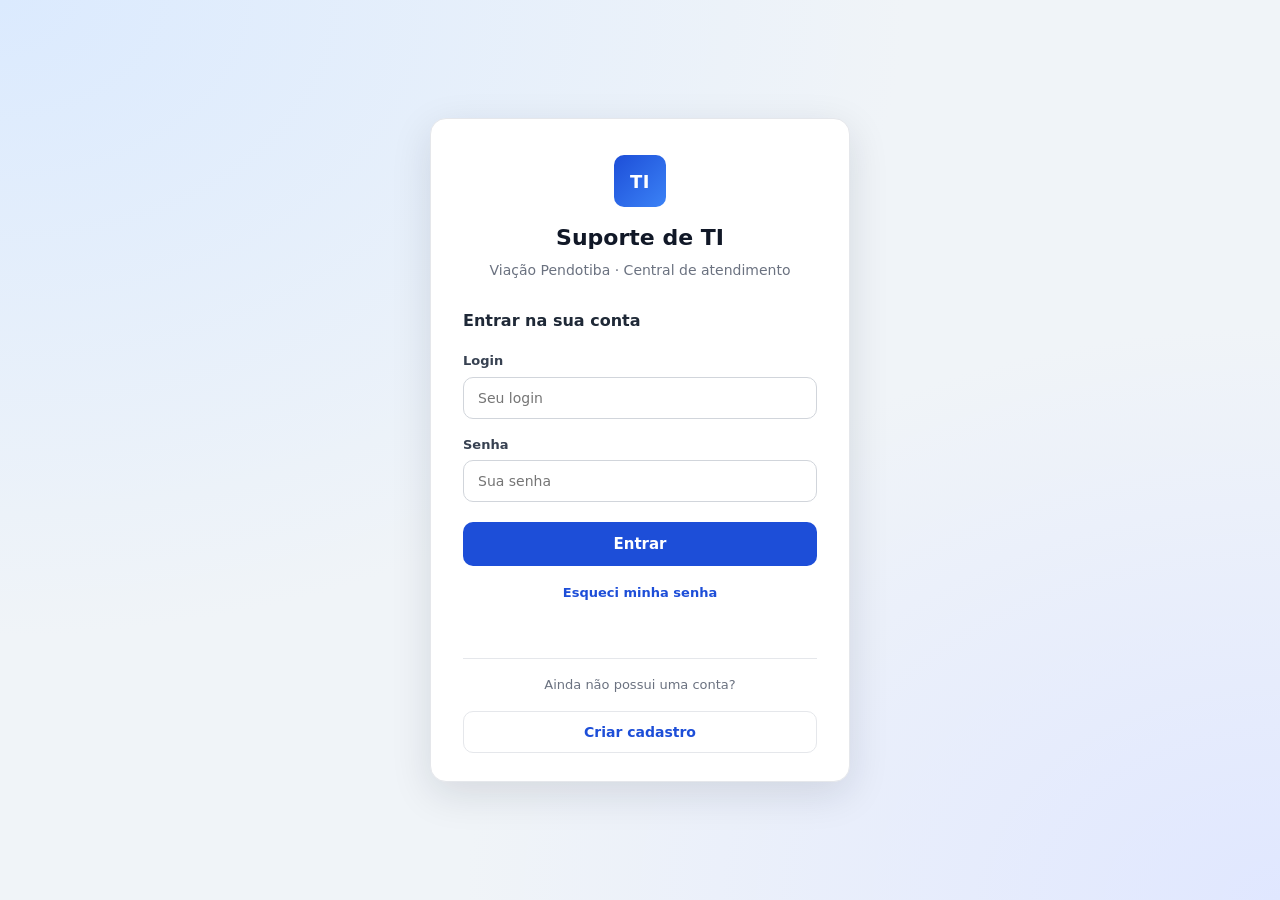
==== frontend/index.html @ 9a2ad1ef "Projeto" ====
<!DOCTYPE html>
<html lang="pt-BR">

<head>
    <meta charset="UTF-8">
    <meta name="viewport" content="width=device-width, initial-scale=1.0">
    <title>Abrir Chamado | Suporte TI</title>
    <link rel="stylesheet" href="style.css">
</head>

<body>

    <header class="topbar">
        <div class="logo">
            <div class="logo-icon">TI</div>
            <div>
                <h1>Suporte TI</h1>
                <span>Viação Pendotiba</span>
            </div>
        </div>

        <div class="usuario">
            <div class="avatar" id="avatarUsuario">?</div>
            <div>
                <strong id="nomeUsuario">Carregando...</strong>
                <span id="perfilUsuario">—</span>
            </div>
            <button type="button" class="btn-sair" onclick="sair()">Sair</button>
        </div>
    </header>

    <main class="main">

        <div class="page-title">
            <span class="breadcrumb">Início / Suporte</span>
            <h2>Abrir chamado</h2>
            <p>Descreva o problema para a equipe de TI atender o mais rápido possível.</p>
        </div>

        <section class="card">
            <div class="card-header">
                <div>
                    <h3>Solicitação de suporte</h3>
                    <p>Campos marcados com * são obrigatórios.</p>
                </div>
                <div class="status-badge">NOVO CHAMADO</div>
            </div>

            <div class="form">

                <div class="form-group">
                    <label for="titulo">Título do problema <span>*</span></label>
                    <input type="text" id="titulo" placeholder="Ex: Computador não liga">
                    <small>Resuma o problema em poucas palavras.</small>
                </div>

                <div class="form-group">
                    <label for="descricao">Descrição <span>*</span></label>
                    <textarea id="descricao" rows="5" placeholder="Descreva o que está acontecendo, quando começou e qualquer detalhe que ajude a equipe de TI..."></textarea>
                </div>

                <div class="form-row">
                    <div class="form-group">
                        <label for="categoria">Categoria <span>*</span></label>
                        <select id="categoria">
                            <option value="1">Computador</option>
                            <option value="2">Sistema</option>
                            <option value="3">Rede</option>
                        </select>
                    </div>

                    <div class="form-group">
                        <label for="prioridade">Prioridade <span>*</span></label>
                        <select id="prioridade">
                            <option value="NORMAL">Normal</option>
                            <option value="ALTA">Alta</option>
                            <option value="URGENTE">Urgente</option>
                            <option value="BAIXA">Baixa</option>
                        </select>
                    </div>
                </div>

                <div class="info-box">
                    <div class="info-icon">i</div>
                    <div>
                        <strong>Quando marcar como urgente?</strong>
                        <p>Use quando o problema impedir o trabalho do setor ou afetar o funcionamento da operação.</p>
                    </div>
                </div>

                <div class="form-actions">
                    <button type="button" class="btn-secondary" onclick="limparFormulario()">Limpar</button>
                    <button type="button" class="btn-primary" onclick="abrirChamado()">Abrir chamado</button>
                </div>

            </div>
        </section>

        <div class="help-text">
            <span>💡</span>
            <p>Precisa de ajuda imediata? Fale com a equipe de TI.</p>
        </div>

    </main>

    <footer>
        Sistema de Suporte de TI
        <span>•</span>
        Viação Pendotiba
    </footer>

    <script src="script.js"></script>

</body>
</html>
---- frontend/style.css ----
/* =========================================================
   SUPORTE TI — Design system
   Viação Pendotiba
========================================================= */

:root {
    --blue-600: #1d4ed8;
    --blue-700: #1e40af;
    --blue-50: #eff6ff;
    --blue-100: #dbeafe;
    --gray-50: #f9fafb;
    --gray-100: #f3f4f6;
    --gray-200: #e5e7eb;
    --gray-300: #d1d5db;
    --gray-400: #9ca3af;
    --gray-500: #6b7280;
    --gray-700: #374151;
    --gray-800: #1f2937;
    --gray-900: #111827;
    --red-600: #dc2626;
    --green-600: #16a34a;
    --radius: 12px;
    --shadow: 0 4px 20px rgba(15, 23, 42, 0.06);
    --shadow-lg: 0 12px 40px rgba(15, 23, 42, 0.12);
    --font: "Segoe UI", system-ui, -apple-system, Arial, sans-serif;
}

* {
    margin: 0;
    padding: 0;
    box-sizing: border-box;
}

body {
    font-family: var(--font);
    background: #f0f4f8;
    color: var(--gray-900);
    min-height: 100vh;
    line-height: 1.5;
}

/* =========================
   AUTH (login / cadastro)
========================= */

body.auth-page {
    display: flex;
    align-items: center;
    justify-content: center;
    padding: 24px;
    background:
        radial-gradient(ellipse at top left, #dbeafe 0%, transparent 50%),
        radial-gradient(ellipse at bottom right, #e0e7ff 0%, transparent 45%),
        #f0f4f8;
}

.auth-card {
    width: 100%;
    max-width: 420px;
    background: #fff;
    border: 1px solid var(--gray-200);
    border-radius: 16px;
    box-shadow: var(--shadow-lg);
    padding: 36px 32px 28px;
}

.auth-brand {
    text-align: center;
    margin-bottom: 28px;
}

.auth-brand .logo-icon {
    margin: 0 auto 14px;
    width: 52px;
    height: 52px;
    font-size: 18px;
}

.auth-brand h1 {
    font-size: 22px;
    color: var(--gray-900);
    font-weight: 700;
}

.auth-brand p {
    margin-top: 6px;
    font-size: 14px;
    color: var(--gray-500);
}

.auth-card h2 {
    font-size: 16px;
    font-weight: 600;
    color: var(--gray-800);
    margin-bottom: 18px;
}

.auth-card label {
    display: block;
    font-size: 13px;
    font-weight: 600;
    color: var(--gray-700);
    margin-bottom: 6px;
}

.auth-card input,
.auth-card select {
    width: 100%;
    padding: 12px 14px;
    margin-bottom: 16px;
    border: 1px solid var(--gray-300);
    border-radius: 10px;
    font-size: 14px;
    font-family: inherit;
    color: var(--gray-900);
    background: #fff;
    outline: none;
    transition: border-color 0.15s, box-shadow 0.15s;
}

.auth-card input:focus,
.auth-card select:focus {
    border-color: var(--blue-600);
    box-shadow: 0 0 0 3px rgba(29, 78, 216, 0.12);
}

.auth-card .hint {
    display: block;
    margin: -10px 0 14px;
    font-size: 12px;
    color: var(--gray-400);
}

.auth-card .btn-primary,
.auth-card button[type="submit"],
.auth-card button.btn-main {
    width: 100%;
    padding: 13px;
    margin-top: 4px;
    background: var(--blue-600);
    color: #fff;
    border: none;
    border-radius: 10px;
    font-size: 15px;
    font-weight: 600;
    cursor: pointer;
    transition: background 0.15s, transform 0.1s;
}

.auth-card .btn-primary:hover,
.auth-card button[type="submit"]:hover,
.auth-card button.btn-main:hover {
    background: var(--blue-700);
}

.auth-card .btn-ghost {
    width: 100%;
    padding: 12px;
    margin-top: 8px;
    background: transparent;
    color: var(--blue-600);
    border: 1px solid var(--gray-200);
    border-radius: 10px;
    font-size: 14px;
    font-weight: 600;
    cursor: pointer;
    transition: background 0.15s;
}

.auth-card .btn-ghost:hover {
    background: var(--blue-50);
}

.auth-divider {
    border: none;
    border-top: 1px solid var(--gray-200);
    margin: 22px 0 16px;
}

.auth-footer-text {
    text-align: center;
    font-size: 13px;
    color: var(--gray-500);
    margin-bottom: 8px;
}

#mensagem {
    min-height: 20px;
    margin-top: 12px;
    font-size: 13px;
    color: var(--red-600);
    text-align: center;
}

/* Compat: .container antigo vira auth-card */
.container {
    width: 100%;
    max-width: 420px;
    background: #fff;
    border: 1px solid var(--gray-200);
    border-radius: 16px;
    box-shadow: var(--shadow-lg);
    padding: 36px 32px 28px;
}

.container h1 {
    text-align: center;
    font-size: 22px;
    margin-bottom: 6px;
}

.container > p {
    text-align: center;
    color: var(--gray-500);
    font-size: 14px;
    margin-bottom: 20px;
}

.container h2 {
    font-size: 16px;
    margin-bottom: 16px;
}

.container label {
    display: block;
    font-size: 13px;
    font-weight: 600;
    margin-bottom: 6px;
    color: var(--gray-700);
}

.container input,
.container select {
    width: 100%;
    padding: 12px 14px;
    margin-bottom: 14px;
    border: 1px solid var(--gray-300);
    border-radius: 10px;
    font-size: 14px;
    font-family: inherit;
    outline: none;
}

.container input:focus,
.container select:focus {
    border-color: var(--blue-600);
    box-shadow: 0 0 0 3px rgba(29, 78, 216, 0.12);
}

.container button {
    width: 100%;
    padding: 12px;
    margin-top: 4px;
    border: none;
    border-radius: 10px;
    font-size: 14px;
    font-weight: 600;
    cursor: pointer;
    background: var(--blue-600);
    color: #fff;
}

.container button:hover {
    background: var(--blue-700);
}

.container hr {
    border: none;
    border-top: 1px solid var(--gray-200);
    margin: 20px 0 14px;
}

/* =========================
   TOPBAR (páginas internas)
========================= */

.topbar {
    height: 68px;
    background: #fff;
    border-bottom: 1px solid var(--gray-200);
    display: flex;
    align-items: center;
    justify-content: space-between;
    padding: 0 28px;
    position: sticky;
    top: 0;
    z-index: 50;
    box-shadow: 0 1px 0 rgba(15, 23, 42, 0.04);
}

.logo {
    display: flex;
    align-items: center;
    gap: 12px;
}

.logo-icon {
    width: 42px;
    height: 42px;
    background: linear-gradient(135deg, var(--blue-600), #3b82f6);
    color: #fff;
    border-radius: 10px;
    display: flex;
    align-items: center;
    justify-content: center;
    font-weight: 700;
    font-size: 14px;
    letter-spacing: 0.5px;
}

.logo h1 {
    font-size: 17px;
    color: var(--gray-900);
    font-weight: 700;
}

.logo span {
    font-size: 12px;
    color: var(--gray-500);
}

.usuario {
    display: flex;
    align-items: center;
    gap: 10px;
}

.usuario strong {
    display: block;
    font-size: 13px;
    color: var(--gray-800);
}

.usuario span {
    display: block;
    font-size: 11px;
    color: var(--gray-500);
}

.avatar {
    width: 38px;
    height: 38px;
    border-radius: 50%;
    background: var(--blue-100);
    color: var(--blue-600);
    display: flex;
    align-items: center;
    justify-content: center;
    font-weight: 700;
    font-size: 14px;
}

.btn-sair {
    margin-left: 8px;
    padding: 8px 14px;
    border: 1px solid var(--gray-200);
    background: #fff;
    color: var(--gray-700);
    border-radius: 8px;
    font-size: 13px;
    font-weight: 600;
    cursor: pointer;
    transition: background 0.15s, border-color 0.15s;
}

.btn-sair:hover {
    background: var(--gray-50);
    border-color: var(--gray-300);
}

/* =========================
   MAIN / PÁGINA
========================= */

.main {
    max-width: 920px;
    margin: 0 auto;
    padding: 36px 24px 40px;
}

.page-title {
    margin-bottom: 24px;
}

.breadcrumb {
    font-size: 12px;
    color: var(--gray-400);
    text-transform: uppercase;
    letter-spacing: 0.04em;
}

.page-title h2 {
    margin-top: 6px;
    font-size: 26px;
    font-weight: 700;
    color: var(--gray-900);
}

.page-title p {
    margin-top: 6px;
    color: var(--gray-500);
    font-size: 14px;
}

/* =========================
   CARD
========================= */

.card {
    background: #fff;
    border: 1px solid var(--gray-200);
    border-radius: var(--radius);
    box-shadow: var(--shadow);
    overflow: hidden;
}

.card-header {
    padding: 22px 28px;
    border-bottom: 1px solid var(--gray-200);
    display: flex;
    align-items: center;
    justify-content: space-between;
    gap: 16px;
    background: linear-gradient(180deg, #fafbfc 0%, #fff 100%);
}

.card-header h3 {
    font-size: 16px;
    color: var(--gray-900);
}

.card-header p {
    margin-top: 4px;
    font-size: 13px;
    color: var(--gray-500);
}

.status-badge {
    background: var(--blue-50);
    color: var(--blue-600);
    padding: 6px 12px;
    border-radius: 999px;
    font-size: 11px;
    font-weight: 700;
    letter-spacing: 0.03em;
    white-space: nowrap;
}

/* =========================
   FORMULÁRIO
========================= */

.form {
    padding: 28px;
}

.form-group {
    margin-bottom: 20px;
}

.form-group label {
    display: block;
    margin-bottom: 7px;
    font-size: 13px;
    font-weight: 600;
    color: var(--gray-700);
}

.form-group label span {
    color: var(--red-600);
}

.form-group input,
.form-group textarea,
.form-group select {
    width: 100%;
    padding: 12px 14px;
    border: 1px solid var(--gray-300);
    border-radius: 10px;
    font-size: 14px;
    font-family: inherit;
    color: var(--gray-900);
    background: #fff;
    outline: none;
    transition: border-color 0.15s, box-shadow 0.15s;
}

.form-group input:focus,
.form-group textarea:focus,
.form-group select:focus {
    border-color: var(--blue-600);
    box-shadow: 0 0 0 3px rgba(29, 78, 216, 0.12);
}

.form-group textarea {
    resize: vertical;
    min-height: 110px;
}

.form-group small {
    display: block;
    margin-top: 6px;
    font-size: 12px;
    color: var(--gray-400);
}

.form-row {
    display: grid;
    grid-template-columns: 1fr 1fr;
    gap: 18px;
}

.info-box {
    display: flex;
    gap: 12px;
    padding: 14px 16px;
    margin-top: 4px;
    background: var(--blue-50);
    border: 1px solid var(--blue-100);
    border-radius: 10px;
}

.info-icon {
    width: 24px;
    height: 24px;
    flex-shrink: 0;
    border-radius: 50%;
    background: var(--blue-100);
    color: var(--blue-600);
    display: flex;
    align-items: center;
    justify-content: center;
    font-weight: 700;
    font-size: 12px;
}

.info-box strong {
    font-size: 13px;
    color: var(--gray-800);
}

.info-box p {
    margin-top: 3px;
    font-size: 12px;
    line-height: 1.5;
    color: var(--gray-500);
}

.form-actions {
    display: flex;
    justify-content: flex-end;
    flex-wrap: wrap;
    gap: 10px;
    margin-top: 28px;
    padding-top: 22px;
    border-top: 1px solid var(--gray-200);
}

button {
    border: none;
    border-radius: 10px;
    padding: 11px 20px;
    font-size: 14px;
    font-weight: 600;
    font-family: inherit;
    cursor: pointer;
    transition: 0.15s;
}

.btn-secondary {
    background: #fff;
    border: 1px solid var(--gray-300);
    color: var(--gray-700);
}

.btn-secondary:hover {
    background: var(--gray-50);
}

.btn-primary {
    background: var(--blue-600);
    color: #fff;
    min-width: 150px;
}

.btn-primary:hover {
    background: var(--blue-700);
    transform: translateY(-1px);
}

.help-text {
    display: flex;
    align-items: center;
    gap: 8px;
    margin-top: 18px;
    font-size: 13px;
    color: var(--gray-500);
}

footer {
    text-align: center;
    padding: 24px;
    color: var(--gray-400);
    font-size: 12px;
}

footer span {
    margin: 0 6px;
}

/* =========================
   RESPONSIVO
========================= */

@media (max-width: 700px) {
    .topbar {
        padding: 0 16px;
        height: 60px;
    }

    .logo h1 {
        font-size: 15px;
    }

    .logo span {
        display: none;
    }

    .usuario strong,
    .usuario span {
        display: none;
    }

    .main {
        padding: 24px 14px 32px;
    }

    .page-title h2 {
        font-size: 22px;
    }

    .form {
        padding: 20px 16px;
    }

    .card-header {
        flex-direction: column;
        align-items: flex-start;
        padding: 18px 16px;
    }

    .form-row {
        grid-template-columns: 1fr;
        gap: 0;
    }

    .form-actions {
        flex-direction: column-reverse;
    }

    .form-actions .btn-primary,
    .form-actions .btn-secondary {
        width: 100%;
    }

    .auth-card,
    .container {
        padding: 28px 20px 24px;
    }
}
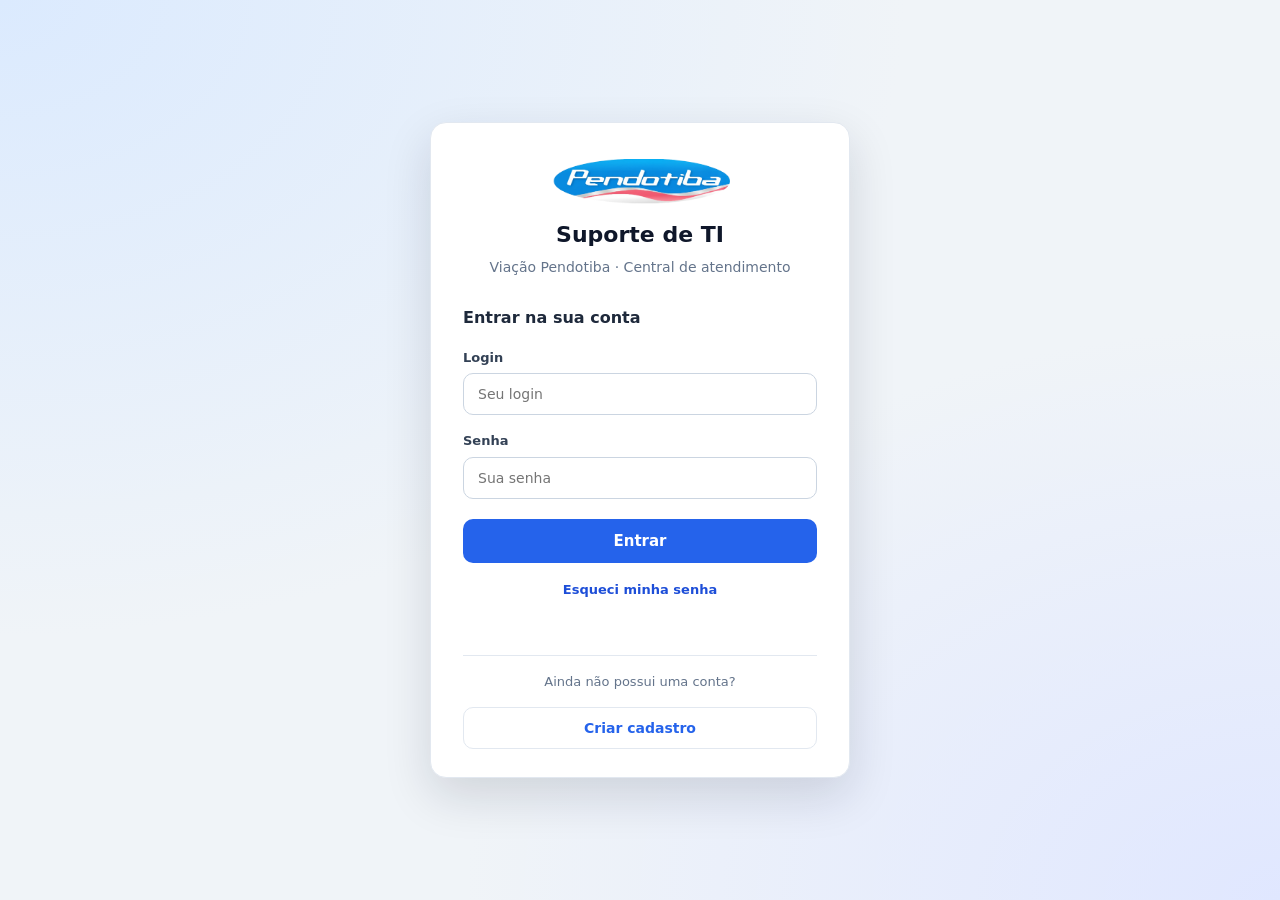
==== commit 62030db5: "Desenvolvimento final" ====
--- a/frontend/index.html
+++ b/frontend/index.html
@@ -12,7 +12,7 @@
 
     <header class="topbar">
         <div class="logo">
-            <div class="logo-icon">TI</div>
+            <img src="LOGOTIPO.png" alt="Logo Viação Pendotiba" class="brand-logo">
             <div>
                 <h1>Suporte TI</h1>
                 <span>Viação Pendotiba</span>
@@ -31,7 +31,7 @@
 
     <main class="main">
 
-        <div class="page-title">
+        <div class="page-title">x
             <span class="breadcrumb">Início / Suporte</span>
             <h2>Abrir chamado</h2>
             <p>Descreva o problema para a equipe de TI atender o mais rápido possível.</p>
--- a/frontend/style.css
+++ b/frontend/style.css
@@ -4,24 +4,24 @@
 ========================================================= */
 
 :root {
-    --blue-600: #1d4ed8;
-    --blue-700: #1e40af;
+    --blue-600: #2563eb;
+    --blue-700: #1d4ed8;
     --blue-50: #eff6ff;
     --blue-100: #dbeafe;
-    --gray-50: #f9fafb;
-    --gray-100: #f3f4f6;
-    --gray-200: #e5e7eb;
-    --gray-300: #d1d5db;
-    --gray-400: #9ca3af;
-    --gray-500: #6b7280;
-    --gray-700: #374151;
-    --gray-800: #1f2937;
-    --gray-900: #111827;
+    --gray-50: #f8fafc;
+    --gray-100: #f1f5f9;
+    --gray-200: #e2e8f0;
+    --gray-300: #cbd5e1;
+    --gray-400: #94a3b8;
+    --gray-500: #64748b;
+    --gray-700: #334155;
+    --gray-800: #1e293b;
+    --gray-900: #0f172a;
     --red-600: #dc2626;
     --green-600: #16a34a;
-    --radius: 12px;
-    --shadow: 0 4px 20px rgba(15, 23, 42, 0.06);
-    --shadow-lg: 0 12px 40px rgba(15, 23, 42, 0.12);
+    --radius: 16px;
+    --shadow: 0 12px 28px rgba(15, 23, 42, 0.08);
+    --shadow-lg: 0 18px 48px rgba(15, 23, 42, 0.14);
     --font: "Segoe UI", system-ui, -apple-system, Arial, sans-serif;
 }
 
@@ -33,7 +33,9 @@
 
 body {
     font-family: var(--font);
-    background: #f0f4f8;
+    background:
+        radial-gradient(circle at top left, rgba(191, 219, 254, 0.65), transparent 25%),
+        linear-gradient(180deg, #edf6ff 0%, #f8fafc 100%);
     color: var(--gray-900);
     min-height: 100vh;
     line-height: 1.5;
@@ -67,6 +69,18 @@
 .auth-brand {
     text-align: center;
     margin-bottom: 28px;
+}
+
+.brand-logo {
+    display: block;
+    width: min(180px, 52vw);
+    height: auto;
+    object-fit: contain;
+    margin: 0 auto 14px;
+    border-radius: 0;
+    background: transparent;
+    box-shadow: none;
+    padding: 0;
 }
 
 .auth-brand .logo-icon {
@@ -275,9 +289,9 @@
 ========================= */
 
 .topbar {
-    height: 68px;
-    background: #fff;
-    border-bottom: 1px solid var(--gray-200);
+    height: 78px;
+    background: linear-gradient(135deg, #0f172a 0%, #1e3a8a 48%, #1d4ed8 100%);
+    border-bottom: 1px solid rgba(255,255,255,0.12);
     display: flex;
     align-items: center;
     justify-content: space-between;
@@ -285,38 +299,50 @@
     position: sticky;
     top: 0;
     z-index: 50;
-    box-shadow: 0 1px 0 rgba(15, 23, 42, 0.04);
+    box-shadow: 0 12px 28px rgba(15, 23, 42, 0.18);
 }
 
 .logo {
     display: flex;
     align-items: center;
     gap: 12px;
+}
+
+.logo .brand-logo {
+    width: 180px;
+    height: auto;
+    margin: 0;
+    padding: 0;
+    border-radius: 0;
+    background: transparent;
+    box-shadow: none;
 }
 
 .logo-icon {
     width: 42px;
     height: 42px;
-    background: linear-gradient(135deg, var(--blue-600), #3b82f6);
+    background: linear-gradient(135deg, #ffffff, #dbeafe);
+    color: var(--blue-700);
+    border-radius: 12px;
+    display: flex;
+    align-items: center;
+    justify-content: center;
+    font-weight: 800;
+    font-size: 14px;
+    letter-spacing: 0.5px;
+    box-shadow: inset 0 0 0 1px rgba(37, 99, 235, 0.08);
+}
+
+.logo h1 {
+    font-size: 1.1rem;
     color: #fff;
-    border-radius: 10px;
-    display: flex;
-    align-items: center;
-    justify-content: center;
-    font-weight: 700;
-    font-size: 14px;
-    letter-spacing: 0.5px;
-}
-
-.logo h1 {
-    font-size: 17px;
-    color: var(--gray-900);
-    font-weight: 700;
+    font-weight: 800;
+    letter-spacing: -0.03em;
 }
 
 .logo span {
     font-size: 12px;
-    color: var(--gray-500);
+    color: rgba(191, 219, 254, 0.9);
 }
 
 .usuario {
@@ -328,44 +354,45 @@
 .usuario strong {
     display: block;
     font-size: 13px;
-    color: var(--gray-800);
+    color: #f8fafc;
 }
 
 .usuario span {
     display: block;
     font-size: 11px;
-    color: var(--gray-500);
+    color: rgba(191, 219, 254, 0.9);
 }
 
 .avatar {
     width: 38px;
     height: 38px;
     border-radius: 50%;
-    background: var(--blue-100);
-    color: var(--blue-600);
+    background: rgba(191, 219, 254, 0.2);
+    color: #fff;
     display: flex;
     align-items: center;
     justify-content: center;
     font-weight: 700;
     font-size: 14px;
+    border: 1px solid rgba(255,255,255,0.15);
 }
 
 .btn-sair {
     margin-left: 8px;
-    padding: 8px 14px;
-    border: 1px solid var(--gray-200);
-    background: #fff;
-    color: var(--gray-700);
-    border-radius: 8px;
-    font-size: 13px;
-    font-weight: 600;
+    padding: 9px 14px;
+    border: 1px solid rgba(255,255,255,0.16);
+    background: rgba(15, 23, 42, 0.18);
+    color: #e2e8f0;
+    border-radius: 10px;
+    font-size: 13px;
+    font-weight: 700;
     cursor: pointer;
-    transition: background 0.15s, border-color 0.15s;
+    transition: transform 0.15s, background 0.15s;
 }
 
 .btn-sair:hover {
-    background: var(--gray-50);
-    border-color: var(--gray-300);
+    background: rgba(15, 23, 42, 0.28);
+    transform: translateY(-1px);
 }
 
 /* =========================
@@ -373,13 +400,14 @@
 ========================= */
 
 .main {
-    max-width: 920px;
+    max-width: 980px;
     margin: 0 auto;
     padding: 36px 24px 40px;
 }
 
 .page-title {
     margin-bottom: 24px;
+    padding: 18px 6px 0;
 }
 
 .breadcrumb {
@@ -390,14 +418,15 @@
 }
 
 .page-title h2 {
-    margin-top: 6px;
-    font-size: 26px;
-    font-weight: 700;
+    margin-top: 8px;
+    font-size: clamp(1.8rem, 2vw, 2.4rem);
+    font-weight: 800;
     color: var(--gray-900);
+    letter-spacing: -0.03em;
 }
 
 .page-title p {
-    margin-top: 6px;
+    margin-top: 8px;
     color: var(--gray-500);
     font-size: 14px;
 }
@@ -407,11 +436,12 @@
 ========================= */
 
 .card {
-    background: #fff;
-    border: 1px solid var(--gray-200);
+    background: rgba(255,255,255,0.9);
+    border: 1px solid rgba(148, 163, 184, 0.28);
     border-radius: var(--radius);
     box-shadow: var(--shadow);
     overflow: hidden;
+    backdrop-filter: blur(2px);
 }
 
 .card-header {
@@ -421,12 +451,13 @@
     align-items: center;
     justify-content: space-between;
     gap: 16px;
-    background: linear-gradient(180deg, #fafbfc 0%, #fff 100%);
+    background: linear-gradient(180deg, rgba(248,250,252,0.9), rgba(255,255,255,0.98));
 }
 
 .card-header h3 {
     font-size: 16px;
     color: var(--gray-900);
+    font-weight: 700;
 }
 
 .card-header p {
@@ -436,14 +467,15 @@
 }
 
 .status-badge {
-    background: var(--blue-50);
-    color: var(--blue-600);
+    background: linear-gradient(135deg, #eff6ff 0%, #dbeafe 100%);
+    color: var(--blue-700);
     padding: 6px 12px;
     border-radius: 999px;
     font-size: 11px;
-    font-weight: 700;
-    letter-spacing: 0.03em;
+    font-weight: 800;
+    letter-spacing: 0.04em;
     white-space: nowrap;
+    box-shadow: inset 0 0 0 1px rgba(37, 99, 235, 0.06);
 }
 
 /* =========================
@@ -578,13 +610,14 @@
 }
 
 .btn-primary {
-    background: var(--blue-600);
+    background: linear-gradient(135deg, var(--blue-600) 0%, var(--blue-700) 100%);
     color: #fff;
     min-width: 150px;
+    box-shadow: 0 12px 24px rgba(37, 99, 235, 0.2);
 }
 
 .btn-primary:hover {
-    background: var(--blue-700);
+    background: linear-gradient(135deg, var(--blue-700) 0%, #1e40af 100%);
     transform: translateY(-1px);
 }
 
